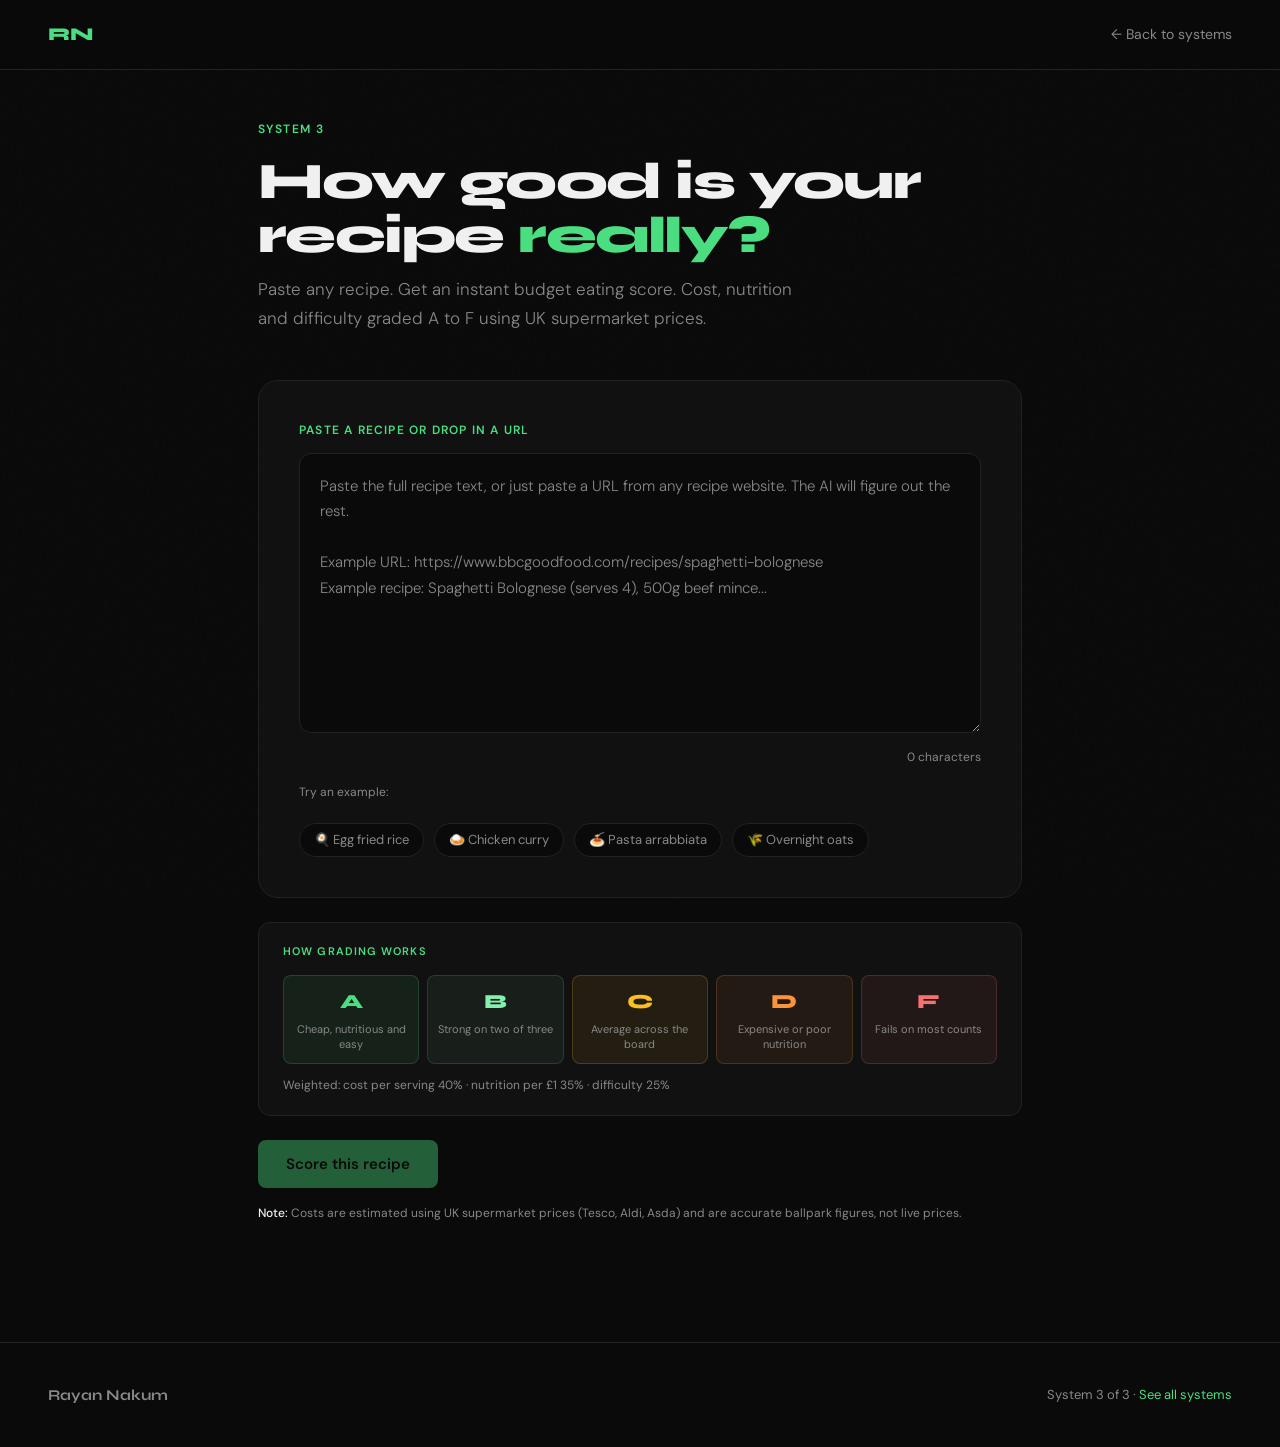
==== recipe-scorer.html @ 0b6a9afc "Add files via upload" ====
<!-- Copyright 2026 Rayan Nakum. rayannakum.co.uk. All rights reserved. -->
<!DOCTYPE html>
<html lang="en">
<head>
  <meta charset="UTF-8" />
  <meta name="viewport" content="width=device-width, initial-scale=1.0" />
  <title>Recipe Budget Scorer | Rayan Nakum</title>
  <meta name="description" content="Paste any recipe. Get an instant budget eating score. Cost per serving, nutrition per pound and difficulty rated and graded A to F." />
  <link href="https://fonts.googleapis.com/css2?family=Syne:wght@400;600;700;800&family=DM+Sans:ital,wght@0,300;0,400;0,500;1,300&display=swap" rel="stylesheet" />
  <style>
    *, *::before, *::after { box-sizing: border-box; margin: 0; padding: 0; }
    :root {
      --bg: #0a0a0a; --bg2: #111111; --bg3: #161616;
      --border: #222222; --green: #4ade80;
      --text: #f0f0f0; --muted: #888888;
      --grade-a: #4ade80; --grade-b: #86efac;
      --grade-c: #fbbf24; --grade-d: #fb923c; --grade-f: #f87171;
    }
    html { scroll-behavior: smooth; }
    body { background: var(--bg); color: var(--text); font-family: 'DM Sans', sans-serif; font-size: 16px; line-height: 1.6; overflow-x: hidden; min-height: 100vh; }
    body::before { content: ''; position: fixed; inset: 0; background-image: url("data:image/svg+xml,%3Csvg viewBox='0 0 256 256' xmlns='http://www.w3.org/2000/svg'%3E%3Cfilter id='noise'%3E%3CfeTurbulence type='fractalNoise' baseFrequency='0.9' numOctaves='4' stitchTiles='stitch'/%3E%3C/filter%3E%3Crect width='100%25' height='100%25' filter='url(%23noise)' opacity='0.03'/%3E%3C/svg%3E"); pointer-events: none; z-index: 0; opacity: 0.4; }

    nav { position: fixed; top: 0; left: 0; right: 0; z-index: 100; padding: 20px 48px; display: flex; justify-content: space-between; align-items: center; background: rgba(10,10,10,0.85); backdrop-filter: blur(12px); border-bottom: 1px solid var(--border); }
    .nav-logo { font-family: 'Syne', sans-serif; font-weight: 800; font-size: 18px; color: var(--green); text-decoration: none; }
    .nav-back { color: var(--muted); text-decoration: none; font-size: 14px; transition: color 0.2s; display: flex; align-items: center; gap: 6px; }
    .nav-back:hover { color: var(--text); }

    .page-wrap { max-width: 860px; margin: 0 auto; padding: 120px 48px 80px; position: relative; z-index: 1; }

    .page-label { font-size: 12px; font-weight: 600; color: var(--green); letter-spacing: 0.12em; text-transform: uppercase; margin-bottom: 16px; }
    .page-title { font-family: 'Syne', sans-serif; font-size: clamp(32px, 4vw, 56px); font-weight: 800; letter-spacing: -0.03em; margin-bottom: 12px; line-height: 1.05; }
    .page-title em { font-style: normal; color: var(--green); }
    .page-sub { color: var(--muted); font-size: 17px; line-height: 1.7; font-weight: 300; margin-bottom: 48px; max-width: 560px; }

    @keyframes fadeUp { from { opacity: 0; transform: translateY(16px); } to { opacity: 1; transform: translateY(0); } }
    @keyframes pulse { 0%, 100% { opacity: 1; } 50% { opacity: 0.3; } }
    @keyframes spin { to { transform: rotate(360deg); } }
    @keyframes gradeReveal { from { transform: scale(0.6) rotate(-8deg); opacity: 0; } to { transform: scale(1) rotate(0deg); opacity: 1; } }
    @keyframes barGrow { from { width: 0; } }

    .step { display: none; }
    .step.active { display: block; animation: fadeUp 0.4s ease forwards; }

    /* INPUT STEP */
    .input-card { background: var(--bg2); border: 1px solid var(--border); border-radius: 20px; padding: 40px; margin-bottom: 24px; }
    .input-label { font-size: 12px; font-weight: 600; color: var(--green); letter-spacing: 0.1em; text-transform: uppercase; margin-bottom: 12px; display: block; }
    .recipe-textarea { width: 100%; background: var(--bg); border: 1px solid var(--border); border-radius: 12px; padding: 20px; color: var(--text); font-family: 'DM Sans', sans-serif; font-size: 15px; line-height: 1.7; resize: vertical; min-height: 280px; outline: none; transition: border-color 0.2s; font-weight: 300; }
    .recipe-textarea::placeholder { color: var(--muted); }
    .recipe-textarea:focus { border-color: rgba(74,222,128,0.4); }
    .char-count { font-size: 12px; color: var(--muted); text-align: right; margin-top: 8px; }

    .example-recipes { display: flex; gap: 10px; flex-wrap: wrap; margin-top: 20px; }
    .example-tag { background: var(--bg); border: 1px solid var(--border); border-radius: 100px; padding: 6px 14px; font-size: 13px; color: var(--muted); cursor: pointer; transition: all 0.2s; }
    .example-tag:hover { border-color: var(--green); color: var(--green); }

    .btn-primary { display: inline-flex; align-items: center; gap: 8px; background: var(--green); color: #0a0a0a; font-weight: 600; font-size: 15px; padding: 14px 28px; border-radius: 8px; border: none; cursor: pointer; transition: all 0.2s; font-family: 'DM Sans', sans-serif; }
    .btn-primary:hover { background: #86efac; transform: translateY(-1px); }
    .btn-primary:disabled { opacity: 0.4; cursor: not-allowed; transform: none; }
    .btn-secondary { display: inline-flex; align-items: center; gap: 8px; background: transparent; color: var(--text); font-weight: 500; font-size: 15px; padding: 14px 28px; border-radius: 8px; border: 1px solid var(--border); transition: all 0.2s; cursor: pointer; font-family: 'DM Sans', sans-serif; }
    .btn-secondary:hover { border-color: var(--green); color: var(--green); }
    .btn-row { display: flex; gap: 12px; margin-top: 24px; flex-wrap: wrap; align-items: center; }

    .disclaimer { font-size: 12px; color: var(--muted); margin-top: 16px; line-height: 1.5; }
    .disclaimer strong { color: var(--text); font-weight: 500; }

    /* LOADING */
    .loading-state { text-align: center; padding: 80px 20px; }
    .loading-spinner { width: 44px; height: 44px; border: 2px solid var(--border); border-top-color: var(--green); border-radius: 50%; animation: spin 0.8s linear infinite; margin: 0 auto 24px; }
    .loading-title { font-family: 'Syne', sans-serif; font-size: 22px; font-weight: 700; margin-bottom: 8px; }
    .loading-sub { color: var(--muted); font-size: 14px; }
    .loading-steps { display: flex; flex-direction: column; gap: 10px; margin-top: 32px; max-width: 320px; margin-left: auto; margin-right: auto; }
    .loading-step { display: flex; align-items: center; gap: 10px; font-size: 13px; color: var(--muted); opacity: 0.4; transition: opacity 0.4s; }
    .loading-step.done { opacity: 1; color: var(--green); }
    .loading-step-dot { width: 6px; height: 6px; border-radius: 50%; background: currentColor; flex-shrink: 0; }

    /* RESULTS */
    .results-header { display: grid; grid-template-columns: 1fr auto; gap: 40px; align-items: start; margin-bottom: 32px; }
    .results-recipe-name { font-family: 'Syne', sans-serif; font-size: clamp(24px, 3vw, 36px); font-weight: 800; letter-spacing: -0.03em; margin-bottom: 8px; }
    .results-summary { color: var(--muted); font-size: 15px; line-height: 1.6; font-weight: 300; max-width: 500px; }

    .grade-circle { width: 120px; height: 120px; border-radius: 50%; display: flex; align-items: center; justify-content: center; flex-shrink: 0; position: relative; animation: gradeReveal 0.6s cubic-bezier(0.34, 1.56, 0.64, 1) forwards; }
    .grade-letter { font-family: 'Syne', sans-serif; font-size: 56px; font-weight: 800; line-height: 1; }
    .grade-a { background: rgba(74,222,128,0.12); border: 2px solid var(--grade-a); }
    .grade-a .grade-letter { color: var(--grade-a); }
    .grade-b { background: rgba(134,239,172,0.1); border: 2px solid var(--grade-b); }
    .grade-b .grade-letter { color: var(--grade-b); }
    .grade-c { background: rgba(251,191,36,0.1); border: 2px solid var(--grade-c); }
    .grade-c .grade-letter { color: var(--grade-c); }
    .grade-d { background: rgba(251,146,60,0.1); border: 2px solid var(--grade-d); }
    .grade-d .grade-letter { color: var(--grade-d); }
    .grade-f { background: rgba(248,113,113,0.1); border: 2px solid var(--grade-f); }
    .grade-f .grade-letter { color: var(--grade-f); }

    .score-cards { display: grid; grid-template-columns: repeat(3, 1fr); gap: 16px; margin-bottom: 24px; }
    .score-card { background: var(--bg2); border: 1px solid var(--border); border-radius: 16px; padding: 28px 24px; }
    .score-card-label { font-size: 11px; font-weight: 600; color: var(--green); letter-spacing: 0.1em; text-transform: uppercase; margin-bottom: 16px; }
    .score-card-value { font-family: 'Syne', sans-serif; font-size: 28px; font-weight: 800; letter-spacing: -0.03em; line-height: 1; margin-bottom: 4px; }
    .score-card-sub { font-size: 13px; color: var(--muted); margin-bottom: 16px; }
    .score-bar-track { height: 4px; background: var(--border); border-radius: 2px; overflow: hidden; }
    .score-bar-fill { height: 100%; border-radius: 2px; animation: barGrow 0.8s ease forwards; }

    .breakdown-card { background: var(--bg2); border: 1px solid var(--border); border-radius: 20px; padding: 36px; margin-bottom: 24px; }
    .breakdown-title { font-family: 'Syne', sans-serif; font-size: 18px; font-weight: 700; letter-spacing: -0.02em; margin-bottom: 24px; }

    .nutrition-grid { display: grid; grid-template-columns: repeat(4, 1fr); gap: 12px; margin-bottom: 24px; }
    .nutrition-stat { background: var(--bg); border: 1px solid var(--border); border-radius: 10px; padding: 16px 12px; text-align: center; }
    .nutrition-value { font-family: 'Syne', sans-serif; font-size: 22px; font-weight: 800; color: var(--green); letter-spacing: -0.02em; }
    .nutrition-label { font-size: 12px; color: var(--muted); margin-top: 2px; }

    .ingredient-list { display: flex; flex-direction: column; gap: 8px; }
    .ingredient-row { display: flex; justify-content: space-between; align-items: center; padding: 10px 0; border-bottom: 1px solid var(--border); font-size: 14px; }
    .ingredient-row:last-child { border-bottom: none; }
    .ingredient-name { color: var(--muted); font-weight: 300; }
    .ingredient-cost { color: var(--text); font-weight: 500; font-family: 'Syne', sans-serif; font-size: 13px; }

    .difficulty-row { display: flex; gap: 12px; flex-wrap: wrap; }
    .difficulty-pill { background: var(--bg); border: 1px solid var(--border); border-radius: 8px; padding: 12px 16px; font-size: 13px; flex: 1; min-width: 120px; }
    .difficulty-pill-label { color: var(--muted); font-size: 11px; text-transform: uppercase; letter-spacing: 0.08em; margin-bottom: 4px; }
    .difficulty-pill-value { font-weight: 600; color: var(--text); }

    .verdict-card { background: rgba(74,222,128,0.04); border: 1px solid rgba(74,222,128,0.15); border-radius: 20px; padding: 36px; margin-bottom: 24px; }
    .verdict-label { font-size: 11px; font-weight: 600; color: var(--green); letter-spacing: 0.1em; text-transform: uppercase; margin-bottom: 12px; }
    .verdict-text { font-size: 16px; line-height: 1.7; color: var(--muted); font-weight: 300; }
    .verdict-text strong { color: var(--text); font-weight: 500; }

    .improvements-list { display: flex; flex-direction: column; gap: 10px; margin-top: 20px; }
    .improvement-item { display: flex; gap: 12px; align-items: flex-start; font-size: 14px; color: var(--muted); line-height: 1.5; font-weight: 300; }
    .improvement-item::before { content: '→'; color: var(--green); flex-shrink: 0; font-weight: 600; margin-top: 1px; }

    .share-card { background: var(--bg2); border: 1px solid var(--border); border-radius: 16px; padding: 28px; margin-bottom: 24px; }
    .share-label { font-size: 11px; font-weight: 600; color: var(--green); letter-spacing: 0.1em; text-transform: uppercase; margin-bottom: 12px; }
    .share-text { background: var(--bg); border: 1px solid var(--border); border-radius: 8px; padding: 16px; font-size: 14px; color: var(--muted); line-height: 1.6; font-weight: 300; margin-bottom: 12px; }
    .copy-btn { background: none; border: 1px solid var(--border); color: var(--muted); font-family: 'DM Sans', sans-serif; font-size: 13px; padding: 8px 16px; border-radius: 6px; cursor: pointer; transition: all 0.2s; }
    .copy-btn:hover { border-color: var(--green); color: var(--green); }

    footer { padding: 40px 48px; display: flex; justify-content: space-between; align-items: center; border-top: 1px solid var(--border); position: relative; z-index: 1; margin-top: 40px; }
    .footer-name { font-family: 'Syne', sans-serif; font-weight: 700; font-size: 15px; color: var(--muted); }
    .footer-note { font-size: 13px; color: var(--muted); }
    .footer-note a { color: var(--green); text-decoration: none; }

    @media (max-width: 700px) {
      nav { padding: 16px 24px; }
      .page-wrap { padding: 100px 24px 60px; }
      .results-header { grid-template-columns: 1fr; }
      .grade-circle { width: 90px; height: 90px; }
      .grade-letter { font-size: 40px; }
      .score-cards { grid-template-columns: 1fr; }
      .nutrition-grid { grid-template-columns: 1fr 1fr; }
      footer { flex-direction: column; gap: 12px; text-align: center; padding: 32px 24px; }
    }
  </style>
</head>
<body>

  <nav>
    <a href="https://www.rayannakum.co.uk" class="nav-logo">RN</a>
    <a href="https://www.rayannakum.co.uk/#systems" class="nav-back">← Back to systems</a>
  </nav>

  <div class="page-wrap">
    <div class="page-label">System 3</div>
    <h1 class="page-title">How good is your recipe <em>really?</em></h1>
    <p class="page-sub">Paste any recipe. Get an instant budget eating score. Cost, nutrition and difficulty graded A to F using UK supermarket prices.</p>

    <!-- STEP 1: INPUT -->
    <div class="step active" id="step-input">
      <div class="input-card">
<label class="input-label" for="recipeInput">Paste a recipe or drop in a URL</label>
<textarea class="recipe-textarea" id="recipeInput" placeholder="Paste the full recipe text, or just paste a URL from any recipe website. The AI will figure out the rest.

Example URL: https://www.bbcgoodfood.com/recipes/spaghetti-bolognese
Example recipe: Spaghetti Bolognese (serves 4), 500g beef mince..."></textarea>
        <div class="char-count" id="charCount">0 characters</div>
        <div style="margin-top: 16px;">
          <div style="font-size: 12px; color: var(--muted); margin-bottom: 10px;">Try an example:</div>
          <div class="example-recipes">
            <div class="example-tag" data-recipe="egg-fried-rice">🍳 Egg fried rice</div>
            <div class="example-tag" data-recipe="chicken-curry">🍛 Chicken curry</div>
            <div class="example-tag" data-recipe="pasta-arrabbiata">🍝 Pasta arrabbiata</div>
            <div class="example-tag" data-recipe="overnight-oats">🌾 Overnight oats</div>
          </div>
        </div>
      </div>
     <div style="background: var(--bg2); border: 1px solid var(--border); border-radius: 12px; padding: 20px 24px; margin-bottom: 24px;">
  <div style="font-size: 11px; font-weight: 600; color: var(--green); letter-spacing: 0.1em; text-transform: uppercase; margin-bottom: 14px;">How grading works</div>
  <div style="display: grid; grid-template-columns: repeat(5, 1fr); gap: 8px;">
    <div style="text-align: center; padding: 10px 6px; background: rgba(74,222,128,0.08); border: 1px solid rgba(74,222,128,0.2); border-radius: 8px;">
      <div style="font-family: Syne, sans-serif; font-size: 20px; font-weight: 800; color: #4ade80;">A</div>
      <div style="font-size: 11px; color: var(--muted); margin-top: 4px; line-height: 1.4;">Cheap, nutritious and easy</div>
    </div>
    <div style="text-align: center; padding: 10px 6px; background: rgba(134,239,172,0.06); border: 1px solid rgba(134,239,172,0.15); border-radius: 8px;">
      <div style="font-family: Syne, sans-serif; font-size: 20px; font-weight: 800; color: #86efac;">B</div>
      <div style="font-size: 11px; color: var(--muted); margin-top: 4px; line-height: 1.4;">Strong on two of three</div>
    </div>
    <div style="text-align: center; padding: 10px 6px; background: rgba(251,191,36,0.08); border: 1px solid rgba(251,191,36,0.2); border-radius: 8px;">
      <div style="font-family: Syne, sans-serif; font-size: 20px; font-weight: 800; color: #fbbf24;">C</div>
      <div style="font-size: 11px; color: var(--muted); margin-top: 4px; line-height: 1.4;">Average across the board</div>
    </div>
    <div style="text-align: center; padding: 10px 6px; background: rgba(251,146,60,0.08); border: 1px solid rgba(251,146,60,0.2); border-radius: 8px;">
      <div style="font-family: Syne, sans-serif; font-size: 20px; font-weight: 800; color: #fb923c;">D</div>
      <div style="font-size: 11px; color: var(--muted); margin-top: 4px; line-height: 1.4;">Expensive or poor nutrition</div>
    </div>
    <div style="text-align: center; padding: 10px 6px; background: rgba(248,113,113,0.08); border: 1px solid rgba(248,113,113,0.2); border-radius: 8px;">
      <div style="font-family: Syne, sans-serif; font-size: 20px; font-weight: 800; color: #f87171;">F</div>
      <div style="font-size: 11px; color: var(--muted); margin-top: 4px; line-height: 1.4;">Fails on most counts</div>
    </div>
  </div>
  <div style="font-size: 12px; color: var(--muted); margin-top: 12px;">Weighted: cost per serving 40% · nutrition per £1 35% · difficulty 25%</div>
</div>
<div class="btn-row">
  <button class="btn-primary" id="scoreBtn" disabled>Score this recipe</button>
</div>
      <p class="disclaimer"><strong>Note:</strong> Costs are estimated using UK supermarket prices (Tesco, Aldi, Asda) and are accurate ballpark figures, not live prices.</p>
    </div>

    <!-- STEP 2: LOADING -->
    <div class="step" id="step-loading">
      <div class="loading-state">
        <div class="loading-spinner"></div>
        <div class="loading-title">Scoring your recipe</div>
        <div class="loading-sub">This takes about 10 seconds</div>
        <div class="loading-steps">
          <div class="loading-step" id="ls1"><span class="loading-step-dot"></span>Reading ingredients and method</div>
          <div class="loading-step" id="ls2"><span class="loading-step-dot"></span>Pricing up at UK supermarkets</div>
          <div class="loading-step" id="ls3"><span class="loading-step-dot"></span>Calculating nutrition per £1</div>
          <div class="loading-step" id="ls4"><span class="loading-step-dot"></span>Judging difficulty</div>
          <div class="loading-step" id="ls5"><span class="loading-step-dot"></span>Writing your verdict</div>
        </div>
      </div>
    </div>

    <!-- STEP 3: RESULTS -->
    <div class="step" id="step-results">

      <div class="results-header">
        <div>
          <div class="page-label">Your result</div>
          <div class="results-recipe-name" id="resRecipeName"></div>
          <p class="results-summary" id="resSummary"></p>
        </div>
        <div class="grade-circle" id="gradeCircle">
          <span class="grade-letter" id="gradeLetter"></span>
        </div>
      </div>

      <div class="score-cards">
        <div class="score-card">
          <div class="score-card-label">Cost per serving</div>
          <div class="score-card-value" id="resCostPerServing"></div>
          <div class="score-card-sub" id="resTotalCost"></div>
          <div class="score-bar-track"><div class="score-bar-fill" id="costBar" style="background: var(--green);"></div></div>
        </div>
        <div class="score-card">
          <div class="score-card-label">Nutrition per £1</div>
          <div class="score-card-value" id="resProteinPerGbp"></div>
          <div class="score-card-sub">protein per pound spent</div>
          <div class="score-bar-track"><div class="score-bar-fill" id="nutritionBar" style="background: var(--green);"></div></div>
        </div>
        <div class="score-card">
          <div class="score-card-label">Difficulty</div>
          <div class="score-card-value" id="resDifficulty"></div>
          <div class="score-card-sub" id="resDifficultyTime"></div>
          <div class="score-bar-track"><div class="score-bar-fill" id="difficultyBar" style="background: var(--green);"></div></div>
        </div>
      </div>

      <div class="breakdown-card">
        <div class="breakdown-title">Nutrition breakdown</div>
        <div class="nutrition-grid">
          <div class="nutrition-stat">
            <div class="nutrition-value" id="resCalories"></div>
            <div class="nutrition-label">Calories</div>
          </div>
          <div class="nutrition-stat">
            <div class="nutrition-value" id="resProtein"></div>
            <div class="nutrition-label">Protein</div>
          </div>
          <div class="nutrition-stat">
            <div class="nutrition-value" id="resCarbs"></div>
            <div class="nutrition-label">Carbs</div>
          </div>
          <div class="nutrition-stat">
            <div class="nutrition-value" id="resFat"></div>
            <div class="nutrition-label">Fat</div>
          </div>
        </div>
        <div class="breakdown-title" style="margin-top: 24px;">Ingredient costs</div>
        <div class="ingredient-list" id="ingredientList"></div>
      </div>

      <div class="breakdown-card">
        <div class="breakdown-title">Difficulty breakdown</div>
        <div class="difficulty-row" id="difficultyRow"></div>
      </div>

      <div class="verdict-card">
        <div class="verdict-label">The verdict</div>
        <div class="verdict-text" id="verdictText"></div>
        <div class="improvements-list" id="improvementsList"></div>
      </div>

      <div class="share-card">
        <div class="share-label">Share your score</div>
        <div class="share-text" id="shareText"></div>
        <button class="copy-btn" id="copyBtn">Copy to clipboard</button>
      </div>

      <div class="btn-row">
        <button class="btn-primary" id="scoreAnotherBtn">Score another recipe</button>
      </div>

    </div>

  </div>

  <footer>
    <span class="footer-name">Rayan Nakum</span>
    <span class="footer-note">System 3 of 3 · <a href="https://www.rayannakum.co.uk/#systems">See all systems</a></span>
  </footer>

  <script>
    const EXAMPLE_RECIPES = {
      'egg-fried-rice': `Egg Fried Rice (serves 2)

Ingredients:
200g cooked long grain rice (leftover works best)
3 large eggs
1 tbsp vegetable oil
2 spring onions, sliced
2 tbsp soy sauce
1 tsp sesame oil
Pinch of white pepper

Method:
Heat oil in a wok over high heat. Add the rice and stir fry for 2 minutes. Push to the side, scramble the eggs in the pan, then mix together. Add soy sauce, sesame oil, spring onions and pepper. Toss everything together for 1 more minute and serve immediately.`,

      'chicken-curry': `Easy Chicken Curry (serves 4)

Ingredients:
600g chicken thighs, diced
1 large onion, diced
3 garlic cloves, minced
1 thumb ginger, grated
400g tin chopped tomatoes
400ml tin coconut milk
2 tbsp curry powder
1 tsp turmeric
1 tbsp vegetable oil
Salt to taste
Rice to serve

Method:
Fry onion in oil for 8 minutes until soft. Add garlic and ginger, cook 2 minutes. Add curry powder and turmeric, stir for 1 minute. Add chicken and brown all over. Pour in tomatoes and coconut milk. Simmer 25 minutes until chicken is cooked through. Serve with rice.`,

      'pasta-arrabbiata': `Pasta Arrabbiata (serves 2)

Ingredients:
200g penne pasta
400g tin chopped tomatoes
3 garlic cloves, sliced
1 tsp dried chilli flakes
2 tbsp olive oil
Small bunch fresh parsley
Salt and pepper

Method:
Cook pasta according to packet instructions. Meanwhile fry garlic in olive oil for 2 minutes, add chilli flakes for 30 seconds. Add tomatoes and simmer 10 minutes. Season well. Drain pasta, toss with sauce and top with parsley.`,

      'overnight-oats': `Overnight Oats (serves 1)

Ingredients:
80g rolled oats
200ml semi-skimmed milk
1 tbsp honey
1 tbsp peanut butter
1 banana, sliced
Small handful blueberries

Method:
Mix oats, milk and honey in a jar or bowl. Stir well, cover and refrigerate overnight. In the morning, top with peanut butter, banana and blueberries. Eat cold or microwave for 90 seconds.`
    };

    const textarea = document.getElementById('recipeInput');
    const scoreBtn = document.getElementById('scoreBtn');
    const charCount = document.getElementById('charCount');

    textarea.addEventListener('input', () => {
      const len = textarea.value.length;
      charCount.textContent = len + ' characters';
      scoreBtn.disabled = len < 50;
    });

    document.querySelectorAll('.example-tag').forEach(tag => {
      tag.addEventListener('click', () => {
        const recipe = EXAMPLE_RECIPES[tag.dataset.recipe];
        if (recipe) {
          textarea.value = recipe;
          textarea.dispatchEvent(new Event('input'));
        }
      });
    });

    function showStep(id) {
      document.querySelectorAll('.step').forEach(s => s.classList.remove('active'));
      document.getElementById(id).classList.add('active');
      window.scrollTo({ top: 0, behavior: 'smooth' });
    }

   async function callClaude(userMessage, systemPrompt) {
  const res = await fetch('/api/score', {
    method: 'POST',
    headers: { 'Content-Type': 'application/json' },
    body: JSON.stringify({
      recipe: userMessage
    })
  });
  const data = await res.json();
  if (!res.ok) throw new Error(data.error || 'Something went wrong scoring your recipe. Please try again.');
  return JSON.stringify(data);
}
    function parseJSON(raw) {
  try {
    const clean = raw.replace(/```json|```/g, '').trim();
    return JSON.parse(clean);
  } catch (e) {
    console.log('Raw Claude response:', raw);
    console.log('Parse error:', e);
    return null;
  }
}
    function animateLoadingSteps() {
      const steps = ['ls1', 'ls2', 'ls3', 'ls4', 'ls5'];
      steps.forEach((id, i) => {
        setTimeout(() => {
          document.getElementById(id).classList.add('done');
        }, i * 1800);
      });
    }

    scoreBtn.addEventListener('click', async () => {
      const recipe = textarea.value.trim();
      if (recipe.length < 50) return;

      showStep('step-loading');
      animateLoadingSteps();

     try {
  let recipeContent = recipe;

  if (recipe.startsWith('http://') || recipe.startsWith('https://')) {
    try {
      const proxyUrl = 'https://api.allorigins.win/get?url=' + encodeURIComponent(recipe);
      const response = await fetch(proxyUrl);
      const data = await response.json();
      const parser = new DOMParser();
      const doc = parser.parseFromString(data.contents, 'text/html');
      doc.querySelectorAll('script, style, nav, footer, header, aside').forEach(el => el.remove());
      const text = doc.body.innerText.slice(0, 4000).trim();
      if (!text || text.length < 100) throw new Error('Blocked');
      recipeContent = text;
    } catch {
      showStep('step-input');
      const existing = document.getElementById('url-error-msg');
      if (!existing) {
        const msg = document.createElement('div');
        msg.id = 'url-error-msg';
        msg.style.cssText = 'background: rgba(251,191,36,0.08); border: 1px solid rgba(251,191,36,0.2); border-radius: 10px; padding: 14px 18px; font-size: 14px; color: #fbbf24; margin-bottom: 16px; line-height: 1.6;';
        msg.innerHTML = '⚠️ That website blocked the request so the recipe could not be fetched. Try copying the recipe text from the page and pasting it in directly instead.';
        const inputCard = document.querySelector('.input-card');
        inputCard.insertAdjacentElement('afterend', msg);
      }
      return;
    }
  }

  const raw = await callClaude(`Please score this recipe:\n\n${recipeContent}`);
        const data = parseJSON(raw);
        if (!data) throw new Error('Parse failed');
        renderResults(data);
        showStep('step-results');
      } catch (err) {
        alert(err.message && err.message !== 'Parse failed' ? err.message : 'Something went wrong scoring your recipe. Please try again.');
        showStep('step-input');
      }
    });

    function getGradeColor(grade) {
      return { A: 'var(--grade-a)', B: 'var(--grade-b)', C: 'var(--grade-c)', D: 'var(--grade-d)', F: 'var(--grade-f)' }[grade] || 'var(--green)';
    }

    function renderResults(d) {
      document.getElementById('resRecipeName').textContent = d.recipe_name;
      document.getElementById('resSummary').textContent = d.summary;

      const gradeCircle = document.getElementById('gradeCircle');
      gradeCircle.className = 'grade-circle grade-' + d.overall_grade.toLowerCase();
      document.getElementById('gradeLetter').textContent = d.overall_grade;

      document.getElementById('resCostPerServing').textContent = '£' + d.cost_per_serving_gbp.toFixed(2);
      document.getElementById('resTotalCost').textContent = 'Total recipe: £' + d.total_cost_gbp.toFixed(2);
      document.getElementById('resProteinPerGbp').textContent = d.protein_per_gbp_g + 'g';
      document.getElementById('resDifficulty').textContent = d.difficulty_label;
      document.getElementById('resDifficultyTime').textContent = d.time_minutes + ' mins';

      const color = getGradeColor(d.overall_grade);
      setTimeout(() => {
        document.getElementById('costBar').style.width = d.cost_score + '%';
        document.getElementById('nutritionBar').style.width = d.nutrition_score + '%';
        document.getElementById('difficultyBar').style.width = d.difficulty_score + '%';
        document.getElementById('costBar').style.background = color;
        document.getElementById('nutritionBar').style.background = color;
        document.getElementById('difficultyBar').style.background = color;
      }, 200);

      document.getElementById('resCalories').textContent = d.calories_total;
      document.getElementById('resProtein').textContent = d.protein_g_total + 'g';
      document.getElementById('resCarbs').textContent = d.carbs_g_total + 'g';
      document.getElementById('resFat').textContent = d.fat_g_total + 'g';

      const ingList = document.getElementById('ingredientList');
      ingList.innerHTML = d.ingredients.map(ing => `
        <div class="ingredient-row">
          <span class="ingredient-name">${ing.name}</span>
          <span class="ingredient-cost">~£${ing.estimated_cost_gbp.toFixed(2)}</span>
        </div>
      `).join('');

      document.getElementById('difficultyRow').innerHTML = `
        <div class="difficulty-pill">
          <div class="difficulty-pill-label">Skill level</div>
          <div class="difficulty-pill-value">${d.skill_level}</div>
        </div>
        <div class="difficulty-pill">
          <div class="difficulty-pill-label">Time needed</div>
          <div class="difficulty-pill-value">${d.time_minutes} minutes</div>
        </div>
        <div class="difficulty-pill">
          <div class="difficulty-pill-label">Number of steps</div>
          <div class="difficulty-pill-value">${d.step_count} steps</div>
        </div>
      `;

      document.getElementById('verdictText').textContent = d.verdict;
      document.getElementById('improvementsList').innerHTML = d.improvements.map(imp =>
        `<div class="improvement-item">${imp}</div>`
      ).join('');

      document.getElementById('shareText').textContent = d.share_text;
    }

    document.getElementById('copyBtn').addEventListener('click', () => {
      const text = document.getElementById('shareText').textContent;
      navigator.clipboard.writeText(text).then(() => {
        const btn = document.getElementById('copyBtn');
        btn.textContent = 'Copied!';
        setTimeout(() => btn.textContent = 'Copy to clipboard', 2000);
      });
    });

    document.getElementById('scoreAnotherBtn').addEventListener('click', () => {
      textarea.value = '';
      charCount.textContent = '0 characters';
      scoreBtn.disabled = true;
      showStep('step-input');
    });
  </script>
</body>
</html>
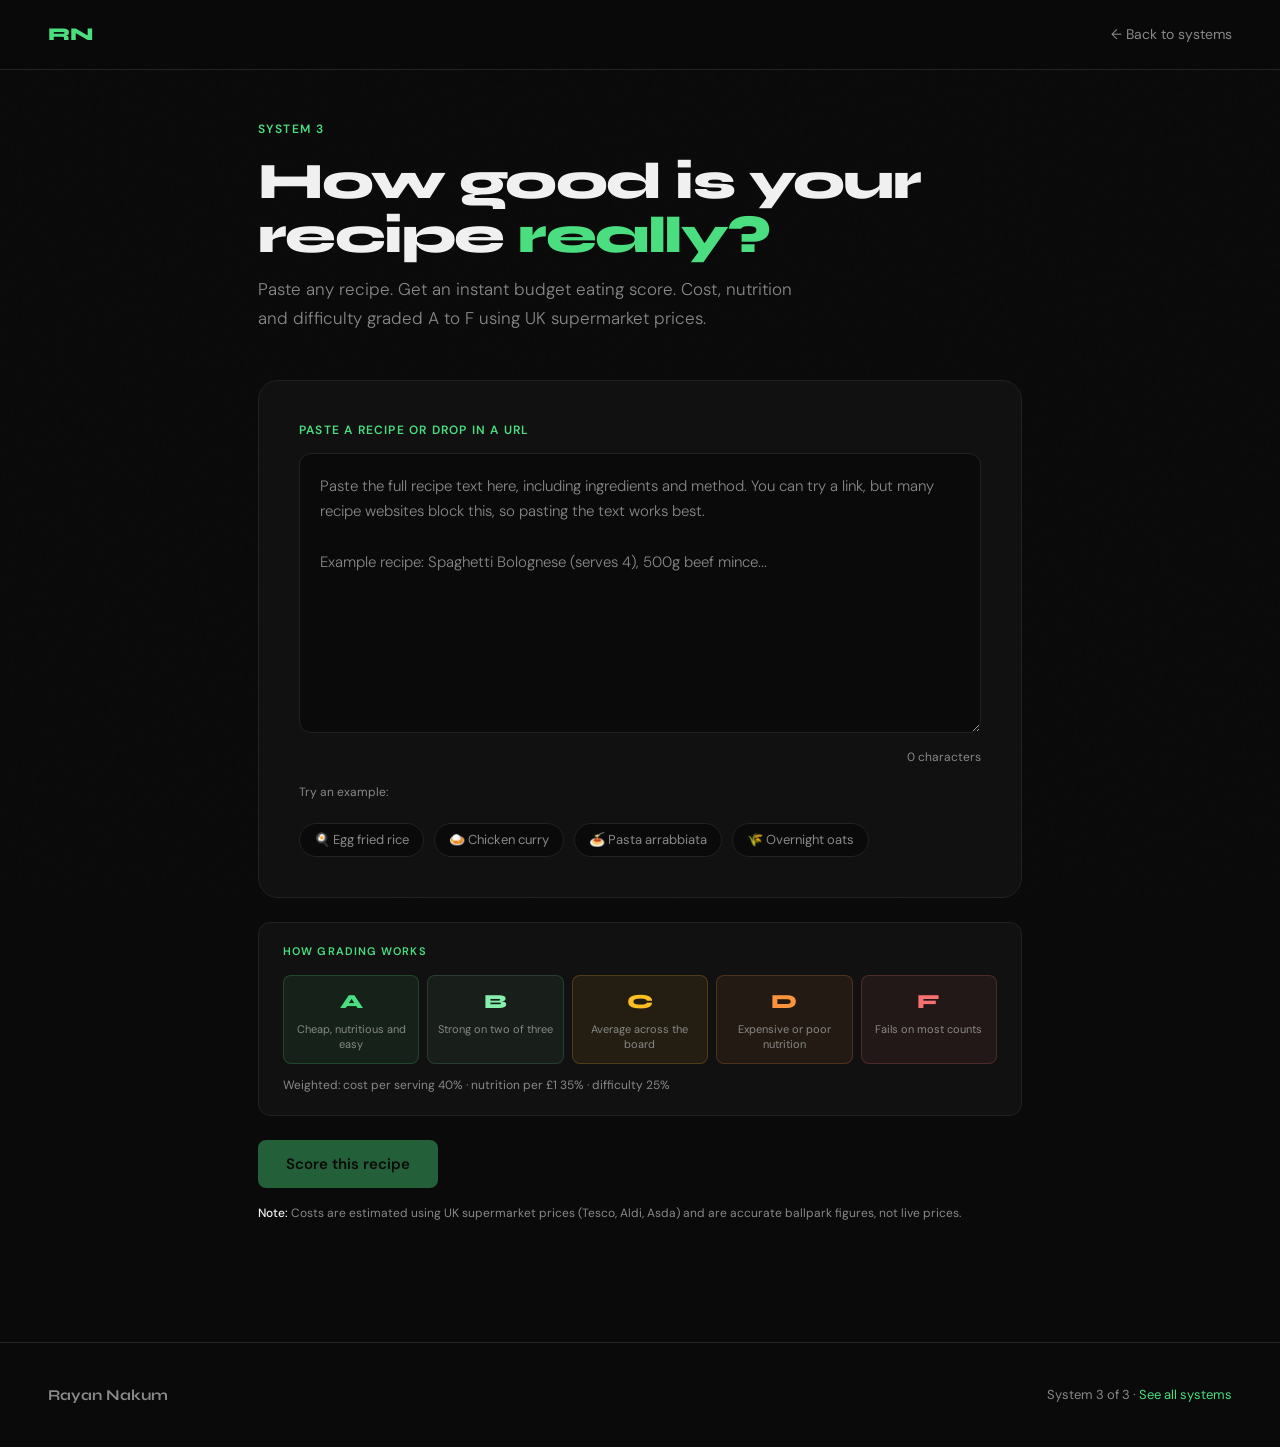
==== commit f945ece0: "Improve placeholder text for recipe input textarea Updated the placeholder text in the recipe input " ====
--- a/recipe-scorer.html
+++ b/recipe-scorer.html
@@ -166,9 +166,8 @@
     <div class="step active" id="step-input">
       <div class="input-card">
 <label class="input-label" for="recipeInput">Paste a recipe or drop in a URL</label>
-<textarea class="recipe-textarea" id="recipeInput" placeholder="Paste the full recipe text, or just paste a URL from any recipe website. The AI will figure out the rest.
-
-Example URL: https://www.bbcgoodfood.com/recipes/spaghetti-bolognese
+<textarea class="recipe-textarea" id="recipeInput" placeholder="Paste the full recipe text here, including ingredients and method. You can try a link, but many recipe websites block this, so pasting the text works best.
+
 Example recipe: Spaghetti Bolognese (serves 4), 500g beef mince..."></textarea>
         <div class="char-count" id="charCount">0 characters</div>
         <div style="margin-top: 16px;">
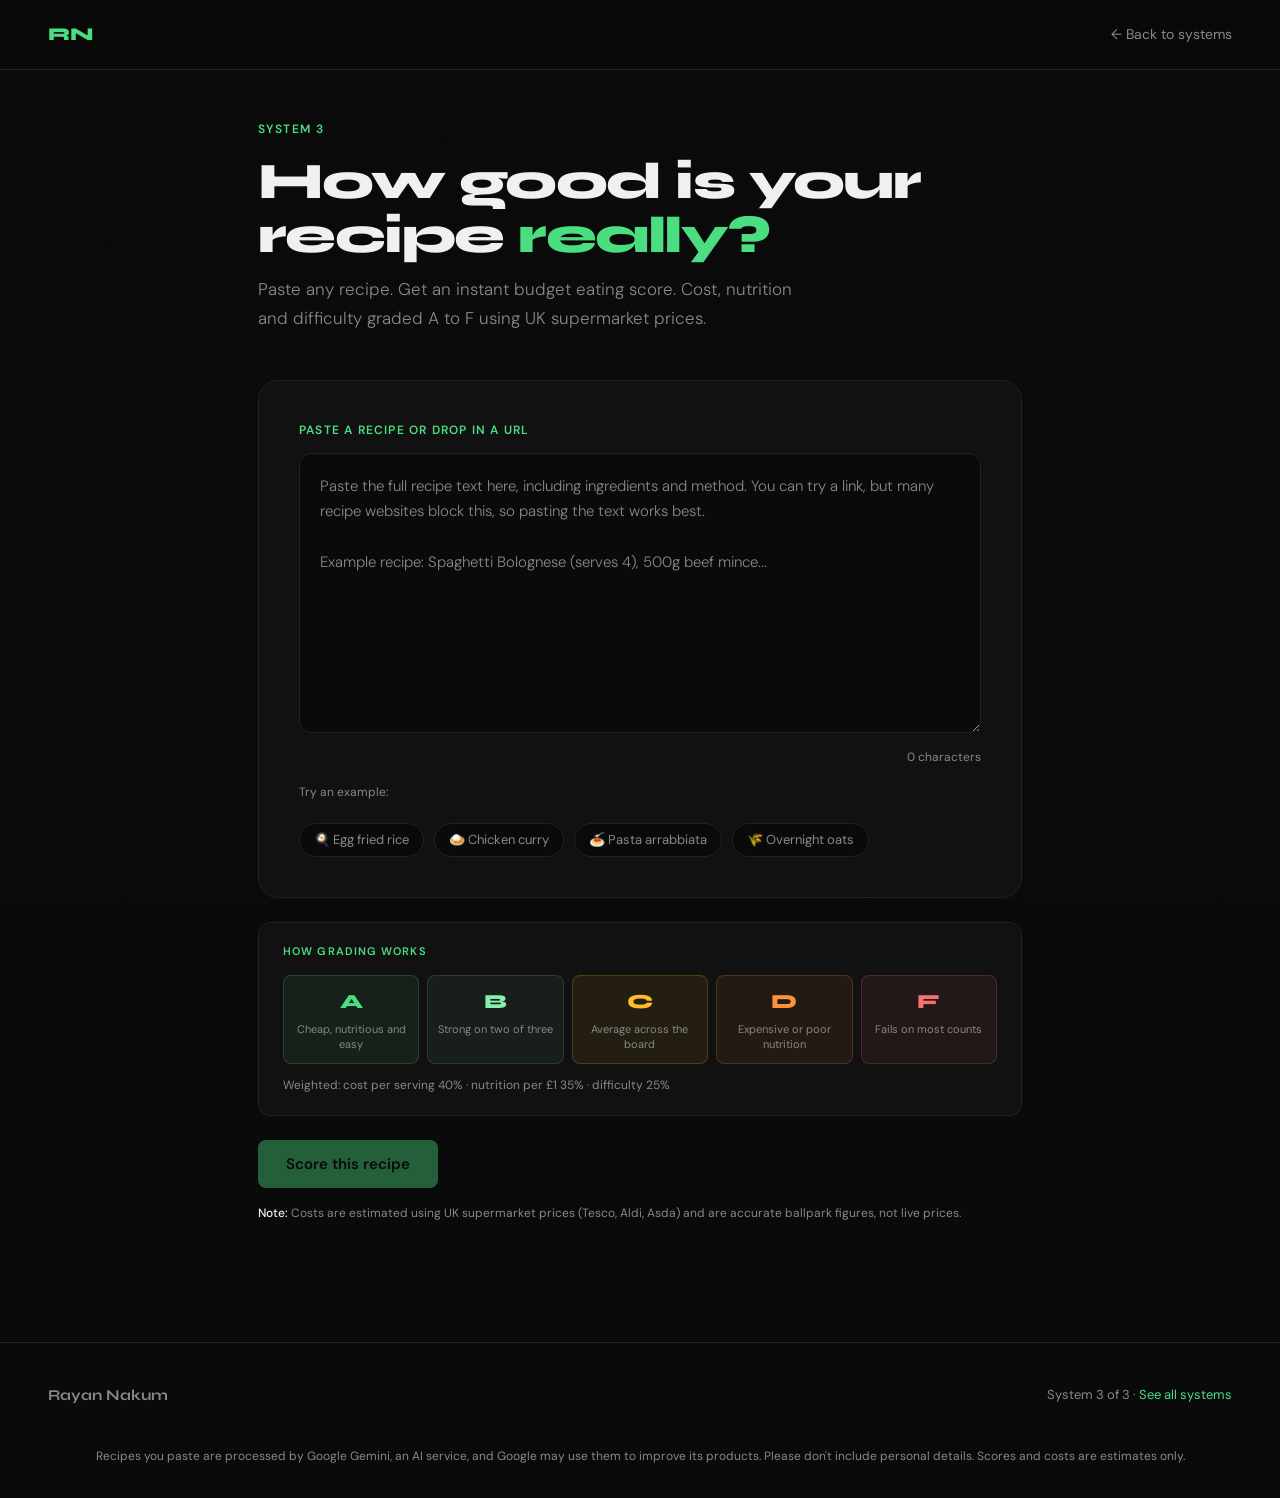
==== commit e44c8e6d: "Add disclaimer about AI processing of recipes Added a disclaimer about recipe processing and data us" ====
--- a/recipe-scorer.html
+++ b/recipe-scorer.html
@@ -316,6 +316,7 @@
     <span class="footer-name">Rayan Nakum</span>
     <span class="footer-note">System 3 of 3 · <a href="https://www.rayannakum.co.uk/#systems">See all systems</a></span>
   </footer>
+    <p style="position: relative; z-index: 1; text-align: center; font-size: 12px; color: var(--muted); padding: 0 24px 32px; margin: 0;">Recipes you paste are processed by Google Gemini, an AI service, and Google may use them to improve its products. Please don't include personal details. Scores and costs are estimates only.</p>
 
   <script>
     const EXAMPLE_RECIPES = {
